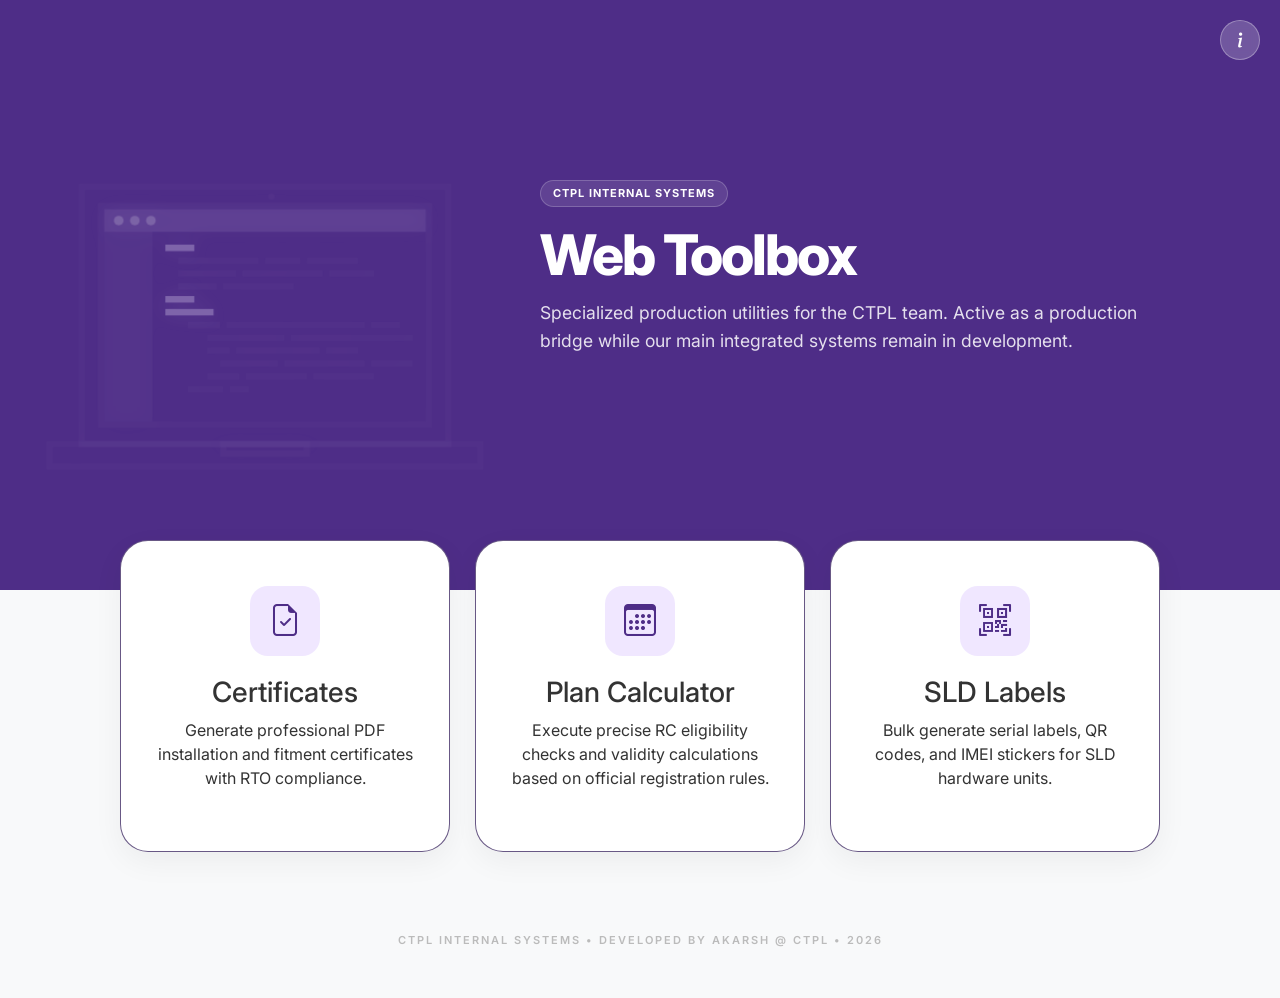
==== index.html @ 6302ff19 "added toolbox features - certi, calc, label" ====
<!DOCTYPE html>
<html lang="en">
<head>
    <meta charset="UTF-8">
    <meta name="viewport" content="width=device-width, initial-scale=1.0">
    <title>Web Toolbox | Akarsh</title>
    <link href="https://cdn.jsdelivr.net/npm/bootstrap@5.3.0/dist/css/bootstrap.min.css" rel="stylesheet">
    <link rel="stylesheet" href="https://cdn.jsdelivr.net/npm/bootstrap-icons/font/bootstrap-icons.css">
    <link href="https://fonts.googleapis.com/css2?family=Inter:wght@400;600;800&display=swap" rel="stylesheet">
    
    <style>
        :root {
            --primary-purple: #4e2d87;
            --light-purple: #f0e7ff;
            --ghost-purple: rgba(240, 231, 255, 0.15); /* Very light for the animation */
            --bg-gray: #f8f9fa;
            --card-shadow: 0 10px 30px rgba(0,0,0,0.05);
            --card-hover-shadow: 0 20px 40px rgba(78, 45, 135, 0.15);
        }

        body {
            background-color: var(--bg-gray);
            font-family: 'Inter', sans-serif;
            margin: 0;
            color: #333;
        }

        /* Info Button Styling */
        .info-btn {
            position: absolute;
            top: 20px;
            right: 20px;
            z-index: 100;
            background: rgba(255, 255, 255, 0.2);
            color: white;
            border: 1px solid rgba(255, 255, 255, 0.3);
            width: 40px;
            height: 40px;
            border-radius: 50%;
            display: flex;
            align-items: center;
            justify-content: center;
            font-size: 20px;
            cursor: pointer;
            transition: 0.3s;
            backdrop-filter: blur(5px);
        }

        .info-btn:hover {
            background: white;
            color: var(--primary-purple);
            transform: rotate(15deg);
        }

        /* Hero Layout */
        .hero {
            background: var(--primary-purple);
            color: white;
            padding: 100px 20px 140px;
            position: relative;
            overflow: hidden;
            display: flex;
            align-items: center;
            justify-content: center;
        }

        .hero-container {
            max-width: 1200px;
            width: 100%;
            display: flex;
            align-items: center;
            gap: 50px;
            position: relative;
            z-index: 5;
        }

        /* Animation Styling (Left Side) */
        .animation-zone {
            flex: 1;
            max-width: 450px;
            height: 350px;
            position: relative;
            opacity: 0.3; /* Ghost effect */
            filter: drop-shadow(0 0 10px rgba(240, 231, 255, 0.3)); /* Soft Glow */
        }

        .hero-content {
            flex: 1.2;
            text-align: left;
        }

        .hero h1 {
            font-weight: 800;
            font-size: 3.5rem;
            letter-spacing: -2px;
            margin-bottom: 10px;
        }

        .status-badge {
            display: inline-block;
            background: rgba(255,255,255,0.1);
            border: 1px solid rgba(255,255,255,0.2);
            padding: 4px 12px;
            border-radius: 50px;
            font-size: 11px;
            font-weight: 700;
            text-transform: uppercase;
            letter-spacing: 1px;
            margin-bottom: 15px;
        }

        .hero p {
            opacity: 0.85;
            font-size: 1.1rem;
            line-height: 1.6;
            max-width: 600px;
        }

        /* Modular Tool Grid */
        .container-tools {
            max-width: 1100px;
            margin: -50px auto 80px;
            padding: 0 30px;
            position: relative;
            z-index: 10;
        }

        .tool-grid {
            display: grid;
            grid-template-columns: repeat(auto-fit, minmax(300px, 1fr));
            gap: 25px;
        }

        .tool-card {
            background: white;
            border-radius: 28px;
            padding: 45px 35px;
            text-decoration: none;
            color: inherit;
            display: flex;
            flex-direction: column;
            align-items: center;
            text-align: center;
            border: 1px solid #240c4eaf;
            box-shadow: var(--card-shadow);
            transition: all 0.3s cubic-bezier(0.25, 0.8, 0.25, 1);
        }

        .tool-card:hover {
            transform: translateY(-8px);
            box-shadow: var(--card-hover-shadow);
            border-color: var(--primary-purple);
        }

        .icon-wrapper {
            width: 70px;
            height: 70px;
            background: var(--light-purple);
            color: var(--primary-purple);
            border-radius: 18px;
            display: flex;
            align-items: center;
            justify-content: center;
            font-size: 32px;
            margin-bottom: 20px;
            transition: 0.3s;
        }

        .tool-card:hover .icon-wrapper {
            background: var(--primary-purple);
            color: white;
        }

        .footer {
            text-align: center;
            padding-bottom: 50px;
            color: #bbb;
            font-size: 11px;
            font-weight: 600;
            letter-spacing: 2px;
        }

        /* Modal Customization */
        .modal-content {
            border-radius: 20px;
            border: none;
            padding: 10px;
        }
        .modal-header { border: none; }
        .modal-footer { border: none; }
        .modal-title { font-weight: 800; color: var(--primary-purple); }
        .info-list { list-style: none; padding: 0; font-size: 14px; }
        .info-list li { margin-bottom: 10px; display: flex; gap: 10px; align-items: start; }
        .info-list i { color: var(--primary-purple); }

        /* --- CODING LAPTOP SVG ANIMATION CLASSES --- */
        .a-light { fill: var(--light-purple); }
        .a-ghost { fill: var(--ghost-purple); opacity: 0.5; }
        
        @keyframes fadeInLeft { 0% { opacity: 0; transform: translateX(-20px); } 100% { opacity: 1; transform: translateX(0); } }

        .line1, .line2, .line3, .line4, .line5, .line6 { opacity: 0; animation: fadeInLeft both 1s; }
        
        .line1 { animation-delay: 0.4s; animation: fadeInLeft both 1s 0.4s, coding1 ease 6s 4s infinite; }
        .line2 { animation-delay: 0.6s; animation: fadeInLeft both 1s 0.6s, coding2 ease 6s 4s infinite; }
        .line3 { animation-delay: 0.8s; animation: fadeInLeft both 1s 0.8s, coding3 ease 6s 4s infinite; }
        .line4 { animation-delay: 1.0s; animation: fadeInLeft both 1s 1.0s, coding4 ease 6s 4s infinite; }
        .line5 { animation-delay: 1.2s; animation: fadeInLeft both 1s 1.2s, coding5 ease 6s 4s infinite; }
        .line6 { animation-delay: 1.4s; animation: fadeInLeft both 1s 1.4s, coding6 ease 6s 4s infinite; }

        @keyframes coding1 { 0%, 100% { transform: translate(0, 0); opacity: 1; } 14% { transform: translate(0, -10px); opacity: 0; } 15% { transform: translate(0, 45px); } 30% { transform: translate(0, 40px); opacity: 1; } }
        @keyframes coding2 { 0%, 100% { transform: translate(0, 0); opacity: 1; } 29% { transform: translate(0, -10px); opacity: 0; } 30% { transform: translate(0, 40px); } 45% { transform: translate(0, 30px); opacity: 1; } }
        @keyframes coding3 { 0%, 100% { transform: translate(0, 0); opacity: 1; } 44% { transform: translate(0, -20px); opacity: 0; } 45% { transform: translate(0, 30px); } 60% { transform: translate(0, 20px); opacity: 1; } }
        @keyframes coding4 { 0%, 100% { transform: translate(0, 0); opacity: 1; } 59% { transform: translate(0, -30px); opacity: 0; } 60% { transform: translate(0, 20px); } 75% { transform: translate(0, 10px); opacity: 1; } }
        @keyframes coding5 { 0%, 100% { transform: translate(0, 0); opacity: 1; } 74% { transform: translate(0, -40px); opacity: 0; } 75% { transform: translate(0, 10px); } 90% { transform: translate(0, 5px); opacity: 1; } }
        @keyframes coding6 { 0%, 100% { transform: translate(0, 0); opacity: 1; } 89% { transform: translate(0, -50px); opacity: 0; } 90% { transform: translate(0, 10px); } 100% { transform: translate(0, 0); opacity: 1; } }

        @media (max-width: 992px) {
            .hero-container { flex-direction: column-reverse; text-align: center; gap: 30px; }
            .hero h1 { font-size: 2.5rem; }
            .hero-content { text-align: center; }
            .hero p { margin: 0 auto; }
            .animation-zone { width: 100%; max-width: 300px; height: 250px; }
        }
    </style>
</head>
<body>

    <div class="info-btn" data-bs-toggle="modal" data-bs-target="#infoModal">
        <i class="bi bi-info-lg"></i>
    </div>

    <header class="hero">
        <div class="hero-container">
            <div class="animation-zone">
                <svg id="icon4" viewBox="0 0 140 140" xmlns="http://www.w3.org/2000/svg">
                    <g id="line1" class="line1">
                        <rect x="39" y="45" class="a-light" width="9" height="2" />
                        <rect x="70" y="49" class="a-ghost" width="11" height="2" />
                        <rect x="83" y="49" class="a-ghost" width="16" height="2" />
                        <rect x="43" y="49" class="a-ghost" width="25" height="2" />
                    </g>
                    <g id="line2" class="line2">
                        <rect x="90" y="53" class="a-ghost" width="14" height="2" />
                        <rect x="63" y="53" class="a-ghost" width="25" height="2" />
                        <rect x="43" y="53" class="a-ghost" width="18" height="2" />
                        <rect x="57" y="57" class="a-ghost" width="22" height="2" />
                        <rect x="43" y="57" class="a-ghost" width="12" height="2" />
                    </g>
                    <g id="line3" class="line3">
                        <rect x="39" y="61" class="a-light" width="9" height="2" />
                        <rect x="39" y="65" class="a-light" width="15" height="2" />
                    </g>
                    <g id="line4" class="line4">
                        <rect x="46" y="69" class="a-ghost" width="10" height="2" />
                        <rect x="58" y="69" class="a-ghost" width="43" height="2" />
                        <rect x="103" y="69" class="a-ghost" width="9" height="2" />
                        <rect x="78" y="73" class="a-ghost" width="38" height="2" />
                        <rect x="52" y="73" class="a-ghost" width="24" height="2" />
                    </g>
                    <g id="line5" class="line5">
                        <rect x="103" y="81" class="a-ghost" width="13" height="2" />
                        <rect x="76" y="81" class="a-ghost" width="25" height="2" />
                        <rect x="56" y="81" class="a-ghost" width="18" height="2" />
                        <rect x="89" y="77" class="a-ghost" width="10" height="2" />
                        <rect x="61" y="77" class="a-ghost" width="26" height="2" />
                        <rect x="52" y="77" class="a-ghost" width="7" height="2" />
                    </g>
                    <g id="line6" class="line6">
                        <rect x="46" y="89" class="a-ghost" width="11" height="2" />
                        <rect x="52" y="85" class="a-ghost" width="10" height="2" />
                        <rect x="64" y="85" class="a-ghost" width="19" height="2" />
                        <rect x="85" y="85" class="a-ghost" width="19" height="2" />
                        <rect x="59" y="89" class="a-ghost" width="6" height="2" />
                    </g>
                    <g id="computer">
                        <path class="a-ghost" d="M128,108H12V26h116V108z M14,106h112V28H14V106z" />
                        <path class="a-ghost" d="M122,102H18V32h104V102z M20,100h100V34H20V100z" />
                        <rect x="20" y="34" class="a-light" width="100" height="7" style="opacity:0.3;" />
                        <path class="a-ghost" d="M138,115H2v-9h136V115z M4,113h132v-5H4V113z" />
                        <circle fill="#FFFFFF" cx="24.5" cy="37.5" r="1.5" style="opacity:0.8;"/>
                        <circle fill="#FFFFFF" cx="29.5" cy="37.5" r="1.5" style="opacity:0.8;"/>
                        <circle fill="#FFFFFF" cx="34.5" cy="37.5" r="1.5" style="opacity:0.8;"/>
                        <rect x="20" y="41" class="a-light" width="15" height="59" style="opacity:0.1;"/>
                        <path class="a-ghost" d="M84,111H56v-5h28V111z M58,109h24v-1H58V109z" />
                        <circle class="a-ghost" cx="72" cy="30" r="1" />
                    </g>
                </svg>
            </div>

            <div class="hero-content">
                <div class="status-badge">CTPL INTERNAL SYSTEMS</div>
                <h1>Web Toolbox</h1>
                <p>
                    Specialized production utilities for the CTPL team. 
                    Active as a production bridge while our main integrated systems remain in development.
                </p>
            </div>
        </div>
    </header>

    <main class="container-tools">
        <div class="tool-grid">
            <a href="installation-certificate.html" class="tool-card">
                <div class="icon-wrapper"><i class="bi bi-file-earmark-check"></i></div>
                <h3>Certificates</h3>
                <p>Generate professional PDF installation and fitment certificates with RTO compliance.</p>
            </a>
            <a href="planCalculator.html" class="tool-card">
                <div class="icon-wrapper"><i class="bi bi-calendar3"></i></div>
                <h3>Plan Calculator</h3>
                <p>Execute precise RC eligibility checks and validity calculations based on official registration rules.</p>
            </a>
            <a href="custom-labels.html" class="tool-card">
                <div class="icon-wrapper"><i class="bi bi-qr-code-scan"></i></div>
                <h3>SLD Labels</h3>
                <p>Bulk generate serial labels, QR codes, and IMEI stickers for SLD hardware units.</p>
            </a>
        </div>
    </main>

    <div class="modal fade" id="infoModal" tabindex="-1" aria-hidden="true">
        <div class="modal-dialog modal-dialog-centered">
            <div class="modal-content">
                <div class="modal-header">
                    <h5 class="modal-title">Toolbox Guide</h5>
                    <button type="button" class="btn-close" data-bs-dismiss="modal" aria-label="Close"></button>
                </div>
                <div class="modal-body">
                    <div class="mb-4">
                        <!-- <h6 class="fw-bold mb-2" style="color: var(--primary-purple); font-size: 13px; letter-spacing: 1px;">THE MISSION</h6> -->
                        <p class="text-muted small mb-0">Tools designed to ease manual processes </p>
                    </div>
                
                    <div class="mb-4">
                        <h6 class="fw-bold mb-2" style="color: var(--primary-purple); font-size: 13px; letter-spacing: 1px;">AVAILABLE UTILITIES</h6>
                        <ul class="info-list small">
                            <li><i class="bi bi-file-earmark-text"></i> <span><strong>Certificates:</strong> RTO compliant PDF generator.</span></li>
                            <li><i class="bi bi-calculator"></i> <span><strong>Calculator:</strong> Smart 8-year validity checker.</span></li>
                            <li><i class="bi bi-tag"></i> <span><strong>Labels:</strong> Bulk ETL/MTL/IMEI generator.</span></li>
                        </ul>
                    </div>
                
                    <div>
                        <h6 class="fw-bold mb-2" style="color: var(--primary-purple); font-size: 13px; letter-spacing: 1px;">SELF-SERVICE POLICY</h6>
                        <ul class="info-list small">
                            <li><i class="bi bi-lightning-charge"></i> <span>Don't wait for manual processing; tools are instant.</span></li>
                            <li><i class="bi bi-arrow-clockwise"></i> <span>Bug? Just refresh the page to reset the logic.</span></li>
                            <li><i class="bi bi-cpu"></i> <span>Production bridge while the Main App is in development.</span></li>
                        </ul>
                    </div>
                </div>
                <div class="modal-footer">
                    <button type="button" class="btn btn-primary w-100" style="background: var(--primary-purple); border:none; border-radius: 10px;" data-bs-dismiss="modal">Got it</button>
                </div>
            </div>
        </div>
    </div>

    <footer class="footer">
        CTPL INTERNAL SYSTEMS • DEVELOPED BY AKARSH @ CTPL • 2026
    </footer>

    <script src="https://cdn.jsdelivr.net/npm/bootstrap@5.3.0/dist/js/bootstrap.bundle.min.js"></script>

</body>
</html>
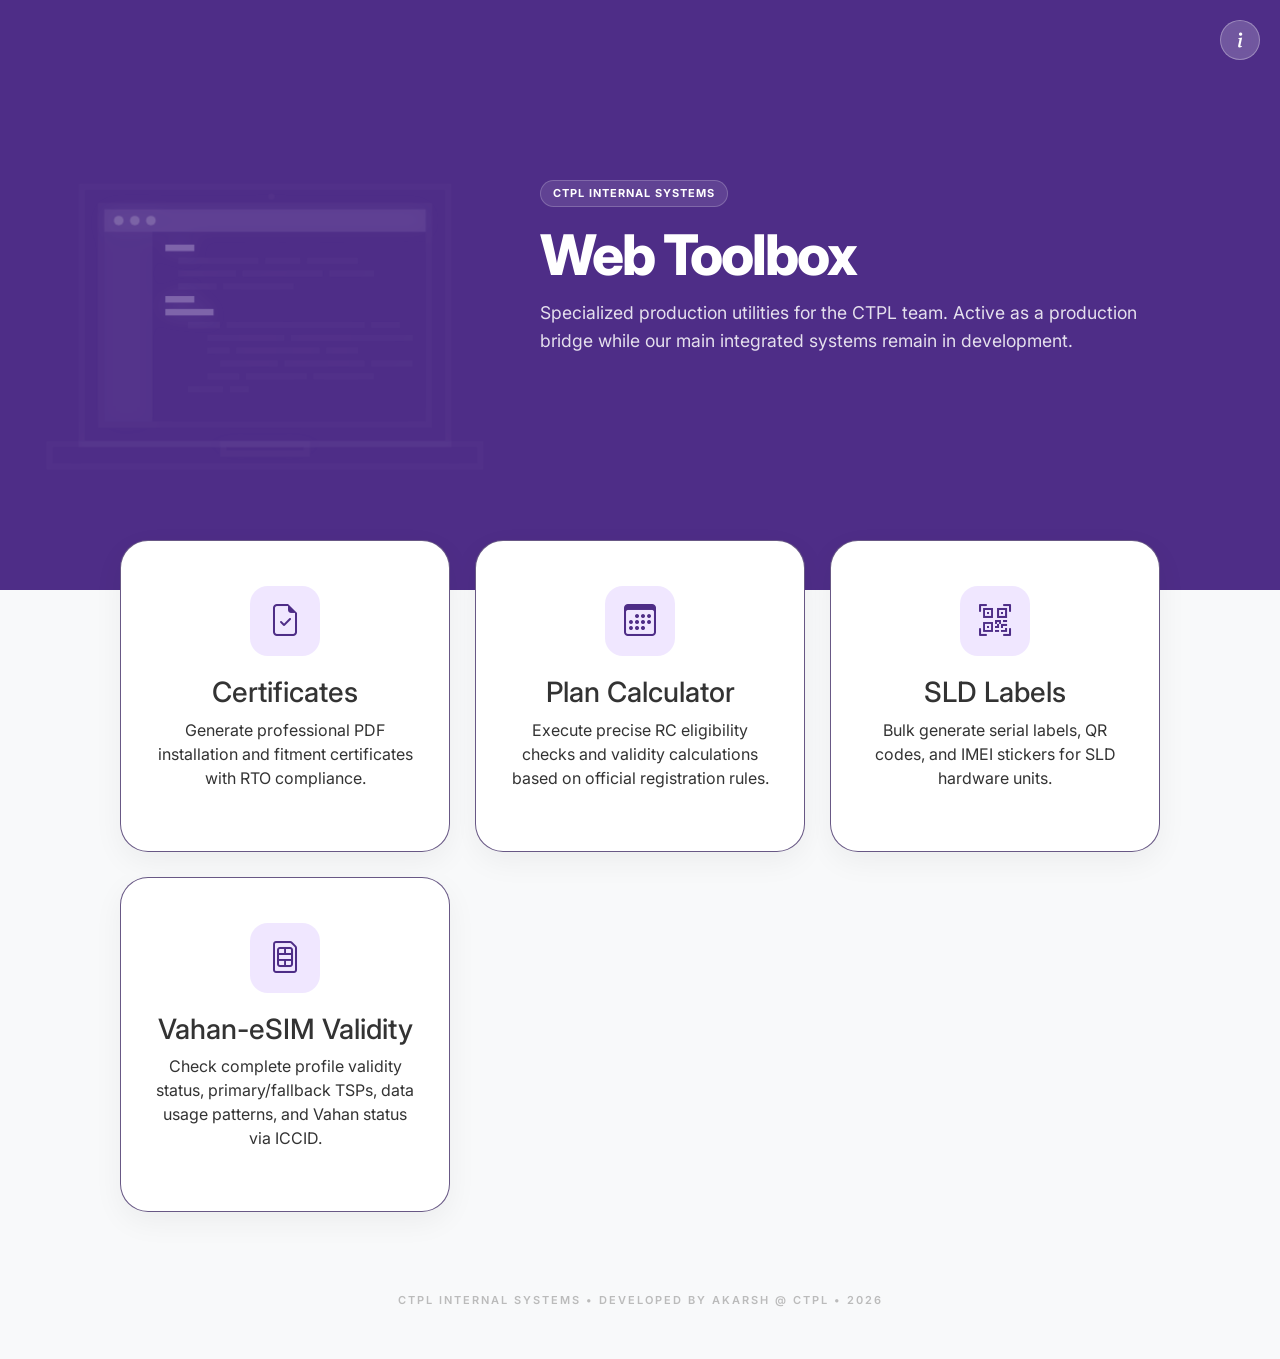
==== commit 4579d887: "Vahan esim page added" ====
--- a/index.html
+++ b/index.html
@@ -315,6 +315,11 @@
                 <div class="icon-wrapper"><i class="bi bi-qr-code-scan"></i></div>
                 <h3>SLD Labels</h3>
                 <p>Bulk generate serial labels, QR codes, and IMEI stickers for SLD hardware units.</p>
+            </a>
+            <a href="vahan.html" class="tool-card">
+                <div class="icon-wrapper"><i class="bi bi-sim"></i></div>
+                <h3>Vahan-eSIM Validity</h3>
+                <p>Check complete profile validity status, primary/fallback TSPs, data usage patterns, and Vahan status via ICCID.</p>
             </a>
         </div>
     </main>
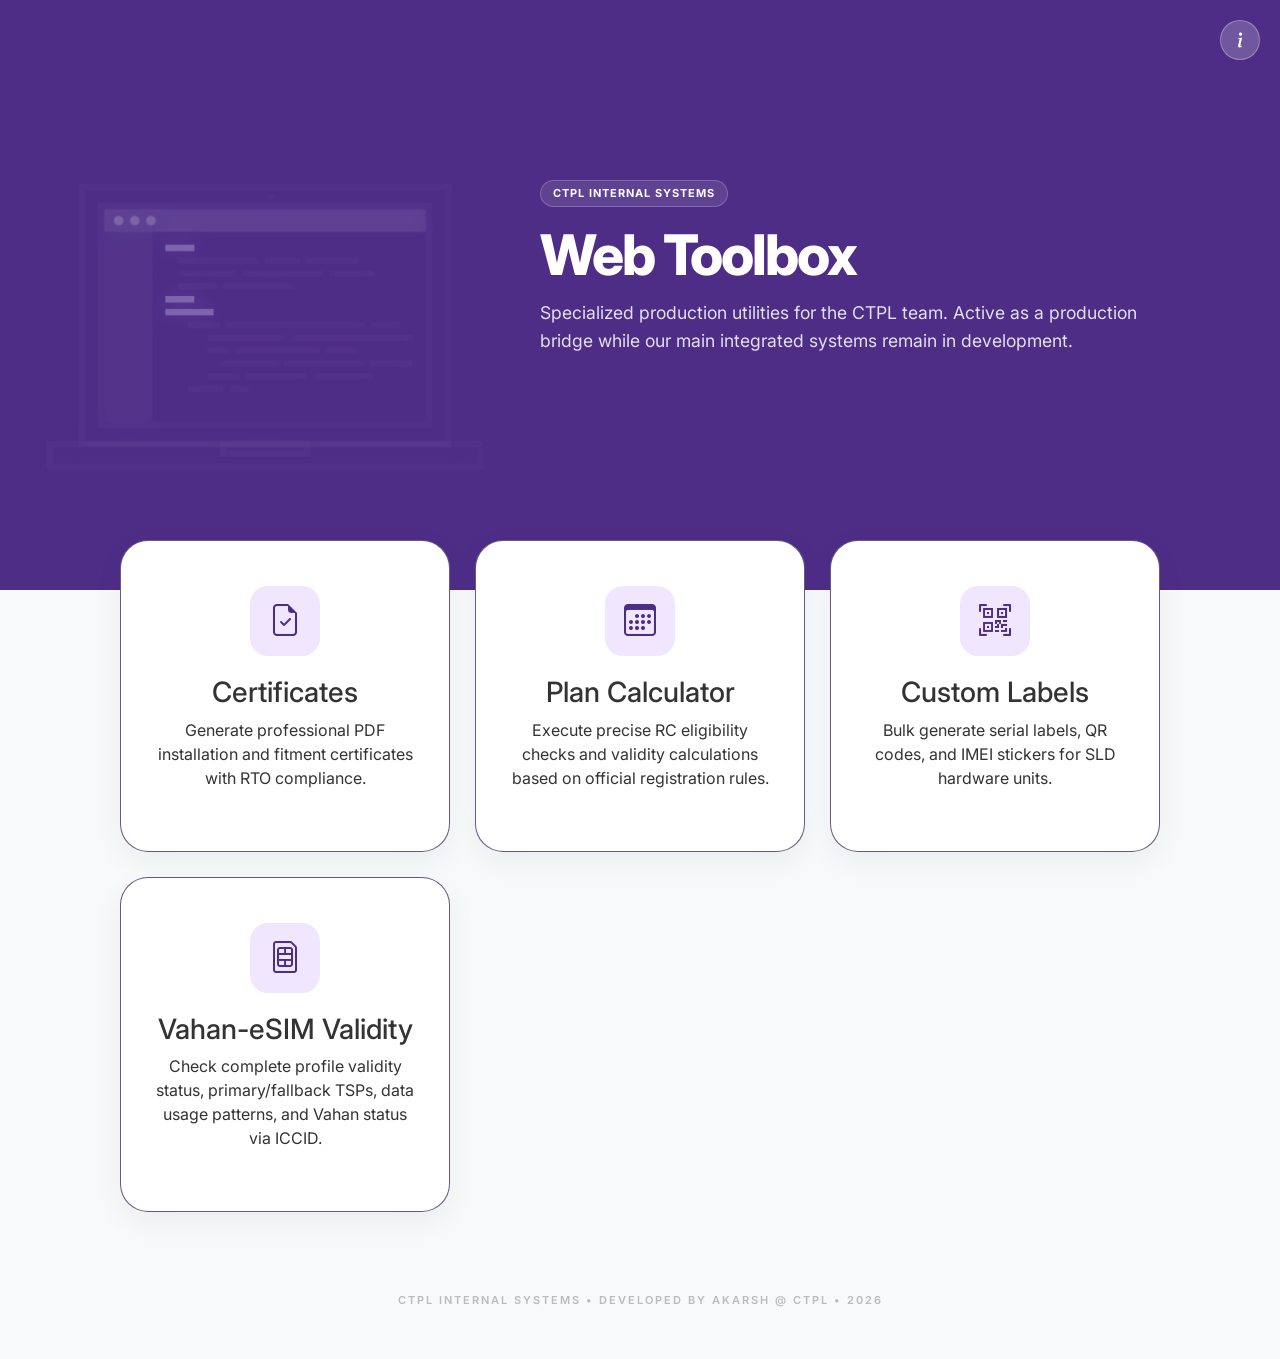
==== commit 9ad7d8c7: "label title change" ====
--- a/index.html
+++ b/index.html
@@ -313,7 +313,7 @@
             </a>
             <a href="custom-labels.html" class="tool-card">
                 <div class="icon-wrapper"><i class="bi bi-qr-code-scan"></i></div>
-                <h3>SLD Labels</h3>
+                <h3>Custom Labels</h3>
                 <p>Bulk generate serial labels, QR codes, and IMEI stickers for SLD hardware units.</p>
             </a>
             <a href="vahan.html" class="tool-card">
